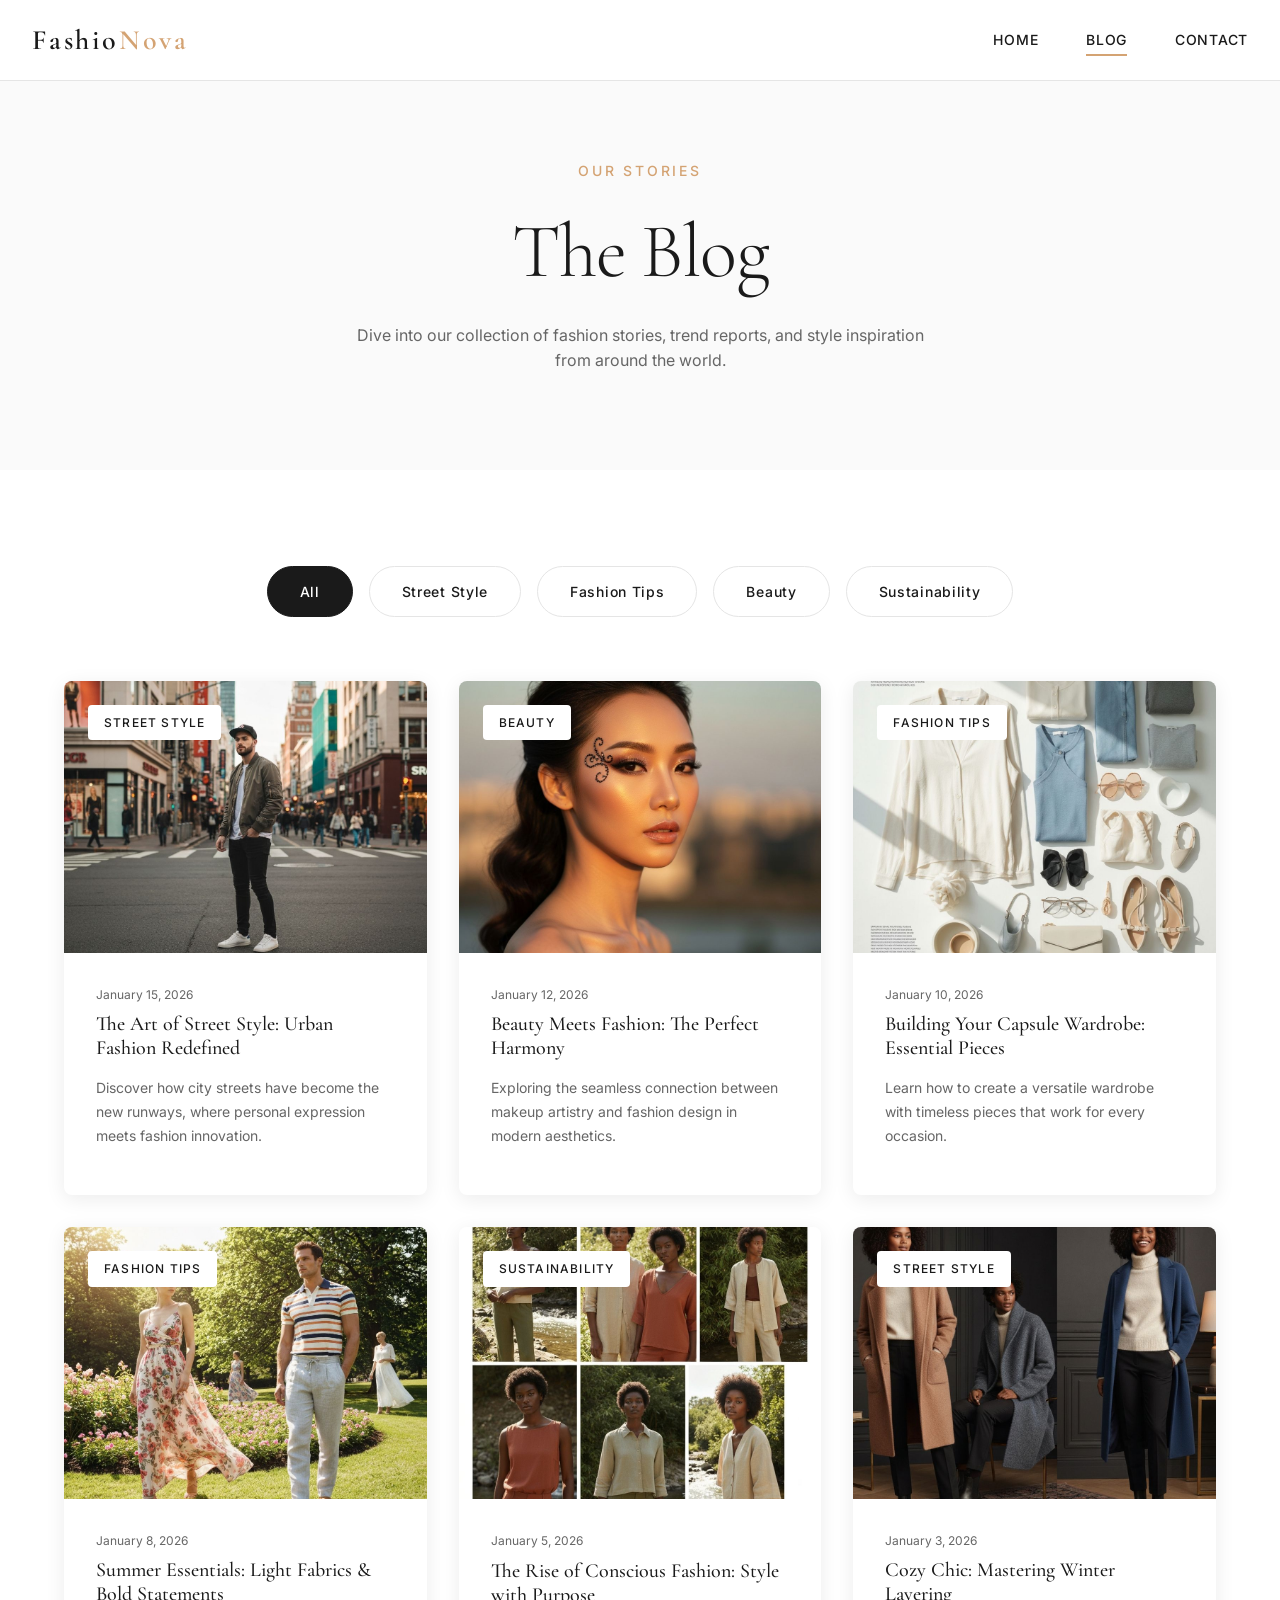
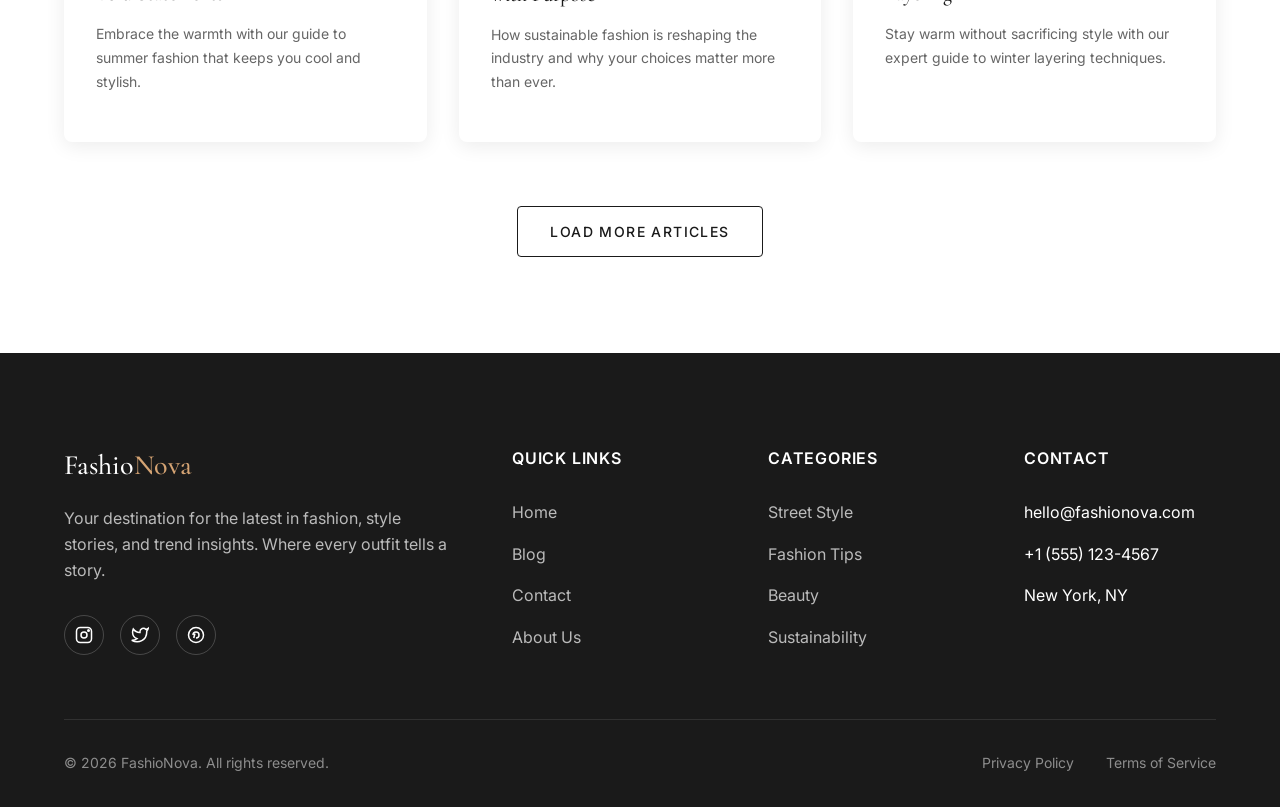
==== blog.html @ e333c202 "Add files via upload" ====
<!DOCTYPE html>
<html lang="en">
<head>
  <meta charset="UTF-8">
  <meta name="viewport" content="width=device-width, initial-scale=1.0">
  <meta name="description" content="FashioNova Blog - Explore the latest fashion trends, style stories, beauty tips, and sustainable fashion insights.">
  <meta name="keywords" content="fashion blog, style stories, fashion trends, beauty tips, sustainable fashion">
  <meta name="theme-color" content="#1A1A1A">
  <title>Blog — FashioNova</title>
  
  <!-- Google Fonts -->
  <link rel="preconnect" href="https://fonts.googleapis.com">
  <link rel="preconnect" href="https://fonts.gstatic.com" crossorigin>
  <link href="https://fonts.googleapis.com/css2?family=Cormorant+Garamond:ital,wght@0,300;0,400;0,500;0,600;0,700;1,400;1,500&family=Inter:wght@400;500;600&display=swap" rel="stylesheet">
  
  <!-- Stylesheet -->
  <link rel="stylesheet" href="public/css/styles.css">
</head>
<body>
  <!-- Navigation -->
  <nav class="nav">
    <div class="nav-container">
      <a href="index.html" class="nav-logo">Fashio<span>Nova</span></a>
      
      <ul class="nav-links">
        <li><a href="index.html" class="nav-link">Home</a></li>
        <li><a href="blog.html" class="nav-link active">Blog</a></li>
        <li><a href="contact.html" class="nav-link">Contact</a></li>
      </ul>
      
      <button class="nav-toggle" aria-label="Toggle menu">
        <span></span>
        <span></span>
        <span></span>
      </button>
    </div>
    
    <!-- Mobile Navigation -->
    <div class="nav-mobile">
      <ul class="nav-mobile-links">
        <li><a href="index.html" class="nav-mobile-link">Home</a></li>
        <li><a href="blog.html" class="nav-mobile-link">Blog</a></li>
        <li><a href="contact.html" class="nav-mobile-link">Contact</a></li>
      </ul>
    </div>
  </nav>

  <!-- Page Header -->
  <header class="page-header">
    <div class="container">
      <p class="page-header-subtitle reveal">Our Stories</p>
      <h1 class="page-header-title reveal delay-1">The Blog</h1>
      <p class="page-header-description reveal delay-2">
        Dive into our collection of fashion stories, trend reports, and style inspiration from around the world.
      </p>
    </div>
  </header>

  <!-- Blog Section -->
  <section class="section">
    <div class="container">
      <!-- Filters -->
      <div class="blog-filters reveal">
        <button class="filter-btn active" data-filter="all">All</button>
        <button class="filter-btn" data-filter="street-style">Street Style</button>
        <button class="filter-btn" data-filter="fashion-tips">Fashion Tips</button>
        <button class="filter-btn" data-filter="beauty">Beauty</button>
        <button class="filter-btn" data-filter="sustainability">Sustainability</button>
      </div>
      
      <!-- Blog Grid -->
      <div class="blog-grid">
        <!-- Article 1 -->
        <article class="article-card reveal delay-1" data-category="street-style">
          <a href="#">
            <div class="article-card-image">
              <img src="public/images/blog-1.jpg" alt="Street style trends">
              <span class="article-card-category">Street Style</span>
            </div>
            <div class="article-card-content">
              <p class="article-card-date">January 15, 2026</p>
              <h3 class="article-card-title">The Art of Street Style: Urban Fashion Redefined</h3>
              <p class="article-card-excerpt">
                Discover how city streets have become the new runways, where personal expression meets fashion innovation.
              </p>
            </div>
          </a>
        </article>
        
        <!-- Article 2 -->
        <article class="article-card reveal delay-2" data-category="beauty">
          <a href="#">
            <div class="article-card-image">
              <img src="public/images/blog-2.jpg" alt="Beauty trends">
              <span class="article-card-category">Beauty</span>
            </div>
            <div class="article-card-content">
              <p class="article-card-date">January 12, 2026</p>
              <h3 class="article-card-title">Beauty Meets Fashion: The Perfect Harmony</h3>
              <p class="article-card-excerpt">
                Exploring the seamless connection between makeup artistry and fashion design in modern aesthetics.
              </p>
            </div>
          </a>
        </article>
        
        <!-- Article 3 -->
        <article class="article-card reveal delay-3" data-category="fashion-tips">
          <a href="#">
            <div class="article-card-image">
              <img src="public/images/blog-3.jpg" alt="Wardrobe essentials">
              <span class="article-card-category">Fashion Tips</span>
            </div>
            <div class="article-card-content">
              <p class="article-card-date">January 10, 2026</p>
              <h3 class="article-card-title">Building Your Capsule Wardrobe: Essential Pieces</h3>
              <p class="article-card-excerpt">
                Learn how to create a versatile wardrobe with timeless pieces that work for every occasion.
              </p>
            </div>
          </a>
        </article>
        
        <!-- Article 4 -->
        <article class="article-card reveal delay-1" data-category="fashion-tips">
          <a href="#">
            <div class="article-card-image">
              <img src="public/images/blog-4.jpg" alt="Summer fashion">
              <span class="article-card-category">Fashion Tips</span>
            </div>
            <div class="article-card-content">
              <p class="article-card-date">January 8, 2026</p>
              <h3 class="article-card-title">Summer Essentials: Light Fabrics & Bold Statements</h3>
              <p class="article-card-excerpt">
                Embrace the warmth with our guide to summer fashion that keeps you cool and stylish.
              </p>
            </div>
          </a>
        </article>
        
        <!-- Article 5 -->
        <article class="article-card reveal delay-2" data-category="sustainability">
          <a href="#">
            <div class="article-card-image">
              <img src="public/images/blog-5.jpg" alt="Sustainable fashion">
              <span class="article-card-category">Sustainability</span>
            </div>
            <div class="article-card-content">
              <p class="article-card-date">January 5, 2026</p>
              <h3 class="article-card-title">The Rise of Conscious Fashion: Style with Purpose</h3>
              <p class="article-card-excerpt">
                How sustainable fashion is reshaping the industry and why your choices matter more than ever.
              </p>
            </div>
          </a>
        </article>
        
        <!-- Article 6 -->
        <article class="article-card reveal delay-3" data-category="street-style">
          <a href="#">
            <div class="article-card-image">
              <img src="public/images/blog-6.jpg" alt="Winter fashion">
              <span class="article-card-category">Street Style</span>
            </div>
            <div class="article-card-content">
              <p class="article-card-date">January 3, 2026</p>
              <h3 class="article-card-title">Cozy Chic: Mastering Winter Layering</h3>
              <p class="article-card-excerpt">
                Stay warm without sacrificing style with our expert guide to winter layering techniques.
              </p>
            </div>
          </a>
        </article>
        
        <!-- Hidden Articles (Load More) -->
        <!-- Article 7 -->
        <article class="article-card hidden-card" data-category="beauty" style="display: none; opacity: 0; transform: translateY(20px); transition: opacity 0.3s, transform 0.3s;">
          <a href="#">
            <div class="article-card-image">
              <img src="public/images/lookbook-1.jpg" alt="Skincare routine">
              <span class="article-card-category">Beauty</span>
            </div>
            <div class="article-card-content">
              <p class="article-card-date">December 28, 2025</p>
              <h3 class="article-card-title">The Perfect Skincare Routine for Fashion Lovers</h3>
              <p class="article-card-excerpt">
                Discover how a great skincare routine complements your fashion choices and boosts confidence.
              </p>
            </div>
          </a>
        </article>
        
        <!-- Article 8 -->
        <article class="article-card hidden-card" data-category="sustainability" style="display: none; opacity: 0; transform: translateY(20px); transition: opacity 0.3s, transform 0.3s;">
          <a href="#">
            <div class="article-card-image">
              <img src="public/images/lookbook-2.jpg" alt="Eco-friendly fashion">
              <span class="article-card-category">Sustainability</span>
            </div>
            <div class="article-card-content">
              <p class="article-card-date">December 25, 2025</p>
              <h3 class="article-card-title">Eco-Friendly Fabrics: The Future of Fashion</h3>
              <p class="article-card-excerpt">
                Exploring innovative materials that are changing the fashion industry for the better.
              </p>
            </div>
          </a>
        </article>
        
        <!-- Article 9 -->
        <article class="article-card hidden-card" data-category="fashion-tips" style="display: none; opacity: 0; transform: translateY(20px); transition: opacity 0.3s, transform 0.3s;">
          <a href="#">
            <div class="article-card-image">
              <img src="public/images/lookbook-3.jpg" alt="Accessorizing tips">
              <span class="article-card-category">Fashion Tips</span>
            </div>
            <div class="article-card-content">
              <p class="article-card-date">December 22, 2025</p>
              <h3 class="article-card-title">The Art of Accessorizing: Less is More</h3>
              <p class="article-card-excerpt">
                Master the subtle art of accessorizing with our guide to choosing the perfect pieces.
              </p>
            </div>
          </a>
        </article>
      </div>
      
      <!-- Load More -->
      <div class="load-more">
        <button class="btn btn-outline-dark load-more-btn">Load More Articles</button>
      </div>
    </div>
  </section>

  <!-- Footer -->
  <footer class="footer">
    <div class="container">
      <div class="footer-grid">
        <div class="footer-brand">
          <h3>Fashio<span>Nova</span></h3>
          <p>Your destination for the latest in fashion, style stories, and trend insights. Where every outfit tells a story.</p>
          <div class="footer-social">
            <a href="#" aria-label="Instagram">
              <svg viewBox="0 0 24 24" fill="none" stroke="currentColor" stroke-width="2">
                <rect x="2" y="2" width="20" height="20" rx="5"/>
                <circle cx="12" cy="12" r="4"/>
                <circle cx="18" cy="6" r="1"/>
              </svg>
            </a>
            <a href="#" aria-label="Twitter">
              <svg viewBox="0 0 24 24" fill="none" stroke="currentColor" stroke-width="2">
                <path d="M23 3a10.9 10.9 0 0 1-3.14 1.53 4.48 4.48 0 0 0-7.86 3v1A10.66 10.66 0 0 1 3 4s-4 9 5 13a11.64 11.64 0 0 1-7 2c9 5 20 0 20-11.5a4.5 4.5 0 0 0-.08-.83A7.72 7.72 0 0 0 23 3z"/>
              </svg>
            </a>
            <a href="#" aria-label="Pinterest">
              <svg viewBox="0 0 24 24" fill="none" stroke="currentColor" stroke-width="2">
                <circle cx="12" cy="12" r="10"/>
                <path d="M8 12c0-2.2 1.8-4 4-4s4 1.8 4 4-1.8 4-4 4"/>
                <path d="M9 16l1.5-6"/>
              </svg>
            </a>
          </div>
        </div>
        
        <div class="footer-column">
          <h4>Quick Links</h4>
          <ul class="footer-links">
            <li><a href="index.html">Home</a></li>
            <li><a href="blog.html">Blog</a></li>
            <li><a href="contact.html">Contact</a></li>
            <li><a href="#">About Us</a></li>
          </ul>
        </div>
        
        <div class="footer-column">
          <h4>Categories</h4>
          <ul class="footer-links">
            <li><a href="#">Street Style</a></li>
            <li><a href="#">Fashion Tips</a></li>
            <li><a href="#">Beauty</a></li>
            <li><a href="#">Sustainability</a></li>
          </ul>
        </div>
        
        <div class="footer-column">
          <h4>Contact</h4>
          <ul class="footer-links">
            <li>hello@fashionova.com</li>
            <li>+1 (555) 123-4567</li>
            <li>New York, NY</li>
          </ul>
        </div>
      </div>
      
      <div class="footer-bottom">
        <p>&copy; 2026 FashioNova. All rights reserved.</p>
        <div class="footer-bottom-links">
          <a href="#">Privacy Policy</a>
          <a href="#">Terms of Service</a>
        </div>
      </div>
    </div>
  </footer>

  <!-- JavaScript -->
  <script src="public/js/main.js"></script>
</body>
</html>
---- public/css/styles.css ----
/* ============================================
   FashioNova - Fashion Editorial Website
   Pure CSS - No Frameworks
   ============================================ */

/* CSS Custom Properties */
:root {
  /* Colors */
  --color-charcoal: #1A1A1A;
  --color-rose-gold: #D4A373;
  --color-white: #FFFFFF;
  --color-off-white: #FAFAFA;
  --color-gray-light: #F5F5F5;
  --color-gray: #666666;
  --color-gray-border: #E5E5E5;
  
  /* Typography */
  --font-heading: 'Cormorant Garamond', Georgia, serif;
  --font-body: 'Inter', -apple-system, BlinkMacSystemFont, sans-serif;
  
  /* Spacing */
  --spacing-xs: 0.5rem;
  --spacing-sm: 1rem;
  --spacing-md: 1.5rem;
  --spacing-lg: 2rem;
  --spacing-xl: 3rem;
  --spacing-2xl: 4rem;
  --spacing-3xl: 6rem;
  
  /* Transitions */
  --transition-fast: 0.2s ease;
  --transition-base: 0.3s ease;
  --transition-slow: 0.5s ease;
  
  /* Border Radius */
  --radius-sm: 0.25rem;
  --radius-md: 0.5rem;
  --radius-lg: 1rem;
}

/* Reset & Base Styles */
*,
*::before,
*::after {
  margin: 0;
  padding: 0;
  box-sizing: border-box;
}

html {
  scroll-behavior: smooth;
}

body {
  font-family: var(--font-body);
  font-size: 16px;
  line-height: 1.6;
  color: var(--color-charcoal);
  background-color: var(--color-white);
  -webkit-font-smoothing: antialiased;
  -moz-osx-font-smoothing: grayscale;
}

img {
  max-width: 100%;
  height: auto;
  display: block;
}

a {
  text-decoration: none;
  color: inherit;
  transition: color var(--transition-fast);
}

ul {
  list-style: none;
}

button {
  cursor: pointer;
  font-family: inherit;
  border: none;
  background: none;
}

input,
textarea,
select {
  font-family: inherit;
  font-size: inherit;
}

/* Typography */
h1, h2, h3, h4, h5, h6 {
  font-family: var(--font-heading);
  font-weight: 500;
  line-height: 1.2;
}

h1 {
  font-size: clamp(2.5rem, 6vw, 5rem);
  font-weight: 300;
  letter-spacing: -0.02em;
}

h2 {
  font-size: clamp(2rem, 4vw, 3rem);
  font-weight: 400;
}

h3 {
  font-size: clamp(1.5rem, 3vw, 2rem);
}

p {
  margin-bottom: 1rem;
}

.text-balance {
  text-wrap: balance;
}

/* Container */
.container {
  width: 100%;
  max-width: 1200px;
  margin: 0 auto;
  padding: 0 var(--spacing-md);
}

.container-lg {
  max-width: 1400px;
}

/* ============================================
   Navigation
   ============================================ */
.nav {
  position: fixed;
  top: 0;
  left: 0;
  right: 0;
  z-index: 1000;
  background-color: rgba(255, 255, 255, 0.95);
  backdrop-filter: blur(10px);
  border-bottom: 1px solid var(--color-gray-border);
  transition: transform var(--transition-base), background-color var(--transition-base);
}

.nav.hidden {
  transform: translateY(-100%);
}

.nav-container {
  display: flex;
  align-items: center;
  justify-content: space-between;
  height: 80px;
  padding: 0 var(--spacing-lg);
  max-width: 1400px;
  margin: 0 auto;
}

.nav-logo {
  font-family: var(--font-heading);
  font-size: 1.75rem;
  font-weight: 600;
  letter-spacing: 0.1em;
  color: var(--color-charcoal);
}

.nav-logo span {
  color: var(--color-rose-gold);
}

.nav-links {
  display: flex;
  gap: var(--spacing-xl);
}

.nav-link {
  position: relative;
  font-size: 0.875rem;
  font-weight: 500;
  letter-spacing: 0.05em;
  text-transform: uppercase;
  color: var(--color-charcoal);
  padding: var(--spacing-xs) 0;
}

.nav-link::after {
  content: '';
  position: absolute;
  bottom: 0;
  left: 0;
  width: 0;
  height: 2px;
  background-color: var(--color-rose-gold);
  transition: width var(--transition-base);
}

.nav-link:hover::after,
.nav-link.active::after {
  width: 100%;
}

.nav-link:hover {
  color: var(--color-rose-gold);
}

/* Mobile Menu Toggle */
.nav-toggle {
  display: none;
  flex-direction: column;
  gap: 5px;
  padding: 10px;
  cursor: pointer;
}

.nav-toggle span {
  width: 24px;
  height: 2px;
  background-color: var(--color-charcoal);
  transition: transform var(--transition-base), opacity var(--transition-base);
}

.nav-toggle.active span:nth-child(1) {
  transform: rotate(45deg) translate(5px, 5px);
}

.nav-toggle.active span:nth-child(2) {
  opacity: 0;
}

.nav-toggle.active span:nth-child(3) {
  transform: rotate(-45deg) translate(5px, -5px);
}

/* Mobile Navigation */
.nav-mobile {
  display: none;
  position: fixed;
  top: 80px;
  left: 0;
  right: 0;
  bottom: 0;
  background-color: var(--color-white);
  padding: var(--spacing-xl);
  transform: translateX(100%);
  transition: transform var(--transition-base);
}

.nav-mobile.active {
  transform: translateX(0);
}

.nav-mobile-links {
  display: flex;
  flex-direction: column;
  gap: var(--spacing-lg);
}

.nav-mobile-link {
  font-family: var(--font-heading);
  font-size: 2rem;
  color: var(--color-charcoal);
  transition: color var(--transition-fast);
}

.nav-mobile-link:hover {
  color: var(--color-rose-gold);
}

@media (max-width: 768px) {
  .nav-links {
    display: none;
  }
  
  .nav-toggle {
    display: flex;
  }
  
  .nav-mobile {
    display: block;
  }
}

/* ============================================
   Hero Section
   ============================================ */
.hero {
  position: relative;
  min-height: 100vh;
  display: flex;
  align-items: center;
  overflow: hidden;
}

.hero-background {
  position: absolute;
  inset: 0;
  z-index: -1;
}

.hero-background img {
  width: 100%;
  height: 100%;
  object-fit: cover;
}

.hero-overlay {
  position: absolute;
  inset: 0;
  background: linear-gradient(to right, rgba(26, 26, 26, 0.85), rgba(26, 26, 26, 0.4));
}

.hero-content {
  position: relative;
  z-index: 1;
  max-width: 700px;
  padding: var(--spacing-3xl) var(--spacing-lg);
  color: var(--color-white);
}

.hero-subtitle {
  font-size: 0.875rem;
  font-weight: 500;
  letter-spacing: 0.2em;
  text-transform: uppercase;
  color: var(--color-rose-gold);
  margin-bottom: var(--spacing-md);
  opacity: 0;
  animation: fadeInUp 0.8s ease forwards;
}

.hero-title {
  font-size: clamp(3rem, 8vw, 5.5rem);
  font-weight: 300;
  line-height: 1.1;
  margin-bottom: var(--spacing-lg);
  opacity: 0;
  animation: fadeInUp 0.8s ease 0.2s forwards;
}

.hero-title span {
  font-style: italic;
  color: var(--color-rose-gold);
}

.hero-description {
  font-size: 1.125rem;
  line-height: 1.8;
  margin-bottom: var(--spacing-xl);
  opacity: 0.9;
  opacity: 0;
  animation: fadeInUp 0.8s ease 0.4s forwards;
}

.hero-cta {
  display: flex;
  gap: var(--spacing-md);
  flex-wrap: wrap;
  opacity: 0;
  animation: fadeInUp 0.8s ease 0.6s forwards;
}

.hero-scroll {
  position: absolute;
  bottom: var(--spacing-xl);
  left: 50%;
  transform: translateX(-50%);
  display: flex;
  flex-direction: column;
  align-items: center;
  gap: var(--spacing-sm);
  color: var(--color-white);
  opacity: 0;
  animation: fadeIn 1s ease 1s forwards;
}

.hero-scroll span {
  font-size: 0.75rem;
  letter-spacing: 0.2em;
  text-transform: uppercase;
}

.hero-scroll-line {
  width: 1px;
  height: 60px;
  background: linear-gradient(to bottom, var(--color-rose-gold), transparent);
  animation: scrollPulse 2s ease infinite;
}

@keyframes scrollPulse {
  0%, 100% { opacity: 1; transform: scaleY(1); }
  50% { opacity: 0.5; transform: scaleY(0.8); }
}

/* ============================================
   Buttons
   ============================================ */
.btn {
  display: inline-flex;
  align-items: center;
  justify-content: center;
  gap: var(--spacing-xs);
  padding: 1rem 2rem;
  font-size: 0.875rem;
  font-weight: 500;
  letter-spacing: 0.1em;
  text-transform: uppercase;
  border-radius: var(--radius-sm);
  transition: all var(--transition-base);
}

.btn-primary {
  background-color: var(--color-rose-gold);
  color: var(--color-charcoal);
}

.btn-primary:hover {
  background-color: #c4935f;
  transform: translateY(-2px);
}

.btn-outline {
  background-color: transparent;
  color: var(--color-white);
  border: 1px solid var(--color-white);
}

.btn-outline:hover {
  background-color: var(--color-white);
  color: var(--color-charcoal);
}

.btn-outline-dark {
  background-color: transparent;
  color: var(--color-charcoal);
  border: 1px solid var(--color-charcoal);
}

.btn-outline-dark:hover {
  background-color: var(--color-charcoal);
  color: var(--color-white);
}

.btn-text {
  padding: 0;
  color: var(--color-charcoal);
  position: relative;
}

.btn-text::after {
  content: '';
  position: absolute;
  bottom: -2px;
  left: 0;
  width: 100%;
  height: 1px;
  background-color: var(--color-rose-gold);
  transform: scaleX(0);
  transform-origin: right;
  transition: transform var(--transition-base);
}

.btn-text:hover::after {
  transform: scaleX(1);
  transform-origin: left;
}

/* ============================================
   Sections
   ============================================ */
.section {
  padding: var(--spacing-3xl) 0;
}

.section-header {
  text-align: center;
  margin-bottom: var(--spacing-2xl);
}

.section-subtitle {
  font-size: 0.875rem;
  font-weight: 500;
  letter-spacing: 0.2em;
  text-transform: uppercase;
  color: var(--color-rose-gold);
  margin-bottom: var(--spacing-sm);
}

.section-title {
  margin-bottom: var(--spacing-md);
}

.section-description {
  max-width: 600px;
  margin: 0 auto;
  color: var(--color-gray);
}

/* ============================================
   Featured Articles
   ============================================ */
.featured-grid {
  display: grid;
  grid-template-columns: repeat(3, 1fr);
  gap: var(--spacing-lg);
}

@media (max-width: 992px) {
  .featured-grid {
    grid-template-columns: repeat(2, 1fr);
  }
}

@media (max-width: 576px) {
  .featured-grid {
    grid-template-columns: 1fr;
  }
}

.article-card {
  position: relative;
  background-color: var(--color-white);
  border-radius: var(--radius-md);
  overflow: hidden;
  box-shadow: 0 4px 20px rgba(0, 0, 0, 0.08);
  transition: transform var(--transition-base), box-shadow var(--transition-base);
}

.article-card:hover {
  transform: translateY(-8px);
  box-shadow: 0 12px 40px rgba(0, 0, 0, 0.12);
}

.article-card-image {
  position: relative;
  aspect-ratio: 4 / 3;
  overflow: hidden;
}

.article-card-image img {
  width: 100%;
  height: 100%;
  object-fit: cover;
  transition: transform var(--transition-slow);
}

.article-card:hover .article-card-image img {
  transform: scale(1.05);
}

.article-card-category {
  position: absolute;
  top: var(--spacing-md);
  left: var(--spacing-md);
  padding: var(--spacing-xs) var(--spacing-sm);
  background-color: var(--color-white);
  font-size: 0.75rem;
  font-weight: 500;
  letter-spacing: 0.1em;
  text-transform: uppercase;
  border-radius: var(--radius-sm);
}

.article-card-content {
  padding: var(--spacing-lg);
}

.article-card-date {
  font-size: 0.75rem;
  color: var(--color-gray);
  margin-bottom: var(--spacing-xs);
}

.article-card-title {
  font-size: 1.25rem;
  margin-bottom: var(--spacing-sm);
  transition: color var(--transition-fast);
}

.article-card:hover .article-card-title {
  color: var(--color-rose-gold);
}

.article-card-excerpt {
  font-size: 0.875rem;
  color: var(--color-gray);
  line-height: 1.7;
}

/* ============================================
   Lookbook / Carousel
   ============================================ */
.lookbook {
  background-color: var(--color-off-white);
}

.carousel {
  position: relative;
  overflow: hidden;
}

.carousel-container {
  display: flex;
  transition: transform var(--transition-slow);
}

.carousel-slide {
  min-width: 100%;
  padding: 0 var(--spacing-md);
}

.carousel-slide-inner {
  display: grid;
  grid-template-columns: repeat(3, 1fr);
  gap: var(--spacing-lg);
}

@media (max-width: 768px) {
  .carousel-slide-inner {
    grid-template-columns: 1fr;
  }
}

.carousel-item {
  position: relative;
  aspect-ratio: 3 / 4;
  overflow: hidden;
  border-radius: var(--radius-md);
}

.carousel-item img {
  width: 100%;
  height: 100%;
  object-fit: cover;
  transition: transform var(--transition-slow);
}

.carousel-item:hover img {
  transform: scale(1.05);
}

.carousel-item-overlay {
  position: absolute;
  inset: 0;
  background: linear-gradient(to top, rgba(26, 26, 26, 0.8), transparent);
  display: flex;
  align-items: flex-end;
  padding: var(--spacing-lg);
  opacity: 0;
  transition: opacity var(--transition-base);
}

.carousel-item:hover .carousel-item-overlay {
  opacity: 1;
}

.carousel-item-title {
  color: var(--color-white);
  font-size: 1.25rem;
}

.carousel-controls {
  display: flex;
  justify-content: center;
  gap: var(--spacing-md);
  margin-top: var(--spacing-xl);
}

.carousel-btn {
  width: 50px;
  height: 50px;
  border: 1px solid var(--color-charcoal);
  border-radius: 50%;
  display: flex;
  align-items: center;
  justify-content: center;
  transition: all var(--transition-base);
}

.carousel-btn:hover {
  background-color: var(--color-charcoal);
  color: var(--color-white);
}

.carousel-btn svg {
  width: 20px;
  height: 20px;
}

.carousel-dots {
  display: flex;
  justify-content: center;
  gap: var(--spacing-sm);
  margin-top: var(--spacing-lg);
}

.carousel-dot {
  width: 8px;
  height: 8px;
  border-radius: 50%;
  background-color: var(--color-gray-border);
  transition: all var(--transition-base);
}

.carousel-dot.active {
  width: 24px;
  border-radius: 4px;
  background-color: var(--color-rose-gold);
}

/* ============================================
   About Section
   ============================================ */
.about-grid {
  display: grid;
  grid-template-columns: 1fr 1fr;
  gap: var(--spacing-3xl);
  align-items: center;
}

@media (max-width: 768px) {
  .about-grid {
    grid-template-columns: 1fr;
    gap: var(--spacing-xl);
  }
}

.about-image {
  position: relative;
}

.about-image img {
  width: 100%;
  border-radius: var(--radius-md);
}

.about-image-accent {
  position: absolute;
  top: -20px;
  left: -20px;
  width: 100px;
  height: 100px;
  border: 2px solid var(--color-rose-gold);
  border-radius: var(--radius-md);
  z-index: -1;
}

.about-content h2 {
  margin-bottom: var(--spacing-lg);
}

.about-content p {
  color: var(--color-gray);
  margin-bottom: var(--spacing-lg);
}

.about-stats {
  display: flex;
  gap: var(--spacing-2xl);
  padding-top: var(--spacing-lg);
  border-top: 1px solid var(--color-gray-border);
}

.stat-item h3 {
  font-size: 2.5rem;
  color: var(--color-rose-gold);
  margin-bottom: var(--spacing-xs);
}

.stat-item p {
  font-size: 0.875rem;
  color: var(--color-gray);
  margin: 0;
}

/* ============================================
   Blog Page
   ============================================ */
.page-header {
  padding: 160px 0 var(--spacing-3xl);
  background-color: var(--color-off-white);
  text-align: center;
}

.page-header-subtitle {
  font-size: 0.875rem;
  font-weight: 500;
  letter-spacing: 0.2em;
  text-transform: uppercase;
  color: var(--color-rose-gold);
  margin-bottom: var(--spacing-md);
}

.page-header-title {
  margin-bottom: var(--spacing-md);
}

.page-header-description {
  max-width: 600px;
  margin: 0 auto;
  color: var(--color-gray);
}

/* Blog Filters */
.blog-filters {
  display: flex;
  justify-content: center;
  flex-wrap: wrap;
  gap: var(--spacing-sm);
  margin-bottom: var(--spacing-2xl);
}

.filter-btn {
  padding: var(--spacing-sm) var(--spacing-lg);
  font-size: 0.875rem;
  font-weight: 500;
  letter-spacing: 0.05em;
  border: 1px solid var(--color-gray-border);
  border-radius: 30px;
  background-color: var(--color-white);
  color: var(--color-charcoal);
  transition: all var(--transition-base);
}

.filter-btn:hover,
.filter-btn.active {
  background-color: var(--color-charcoal);
  border-color: var(--color-charcoal);
  color: var(--color-white);
}

/* Blog Grid */
.blog-grid {
  display: grid;
  grid-template-columns: repeat(3, 1fr);
  gap: var(--spacing-lg);
}

@media (max-width: 992px) {
  .blog-grid {
    grid-template-columns: repeat(2, 1fr);
  }
}

@media (max-width: 576px) {
  .blog-grid {
    grid-template-columns: 1fr;
  }
}

.load-more {
  text-align: center;
  margin-top: var(--spacing-2xl);
}

/* ============================================
   Contact Page
   ============================================ */
.contact-grid {
  display: grid;
  grid-template-columns: 1fr 1.5fr;
  gap: var(--spacing-3xl);
}

@media (max-width: 992px) {
  .contact-grid {
    grid-template-columns: 1fr;
    gap: var(--spacing-xl);
  }
}

.contact-info h3 {
  margin-bottom: var(--spacing-lg);
}

.contact-info p {
  color: var(--color-gray);
  margin-bottom: var(--spacing-xl);
}

.contact-details {
  margin-bottom: var(--spacing-xl);
}

.contact-item {
  display: flex;
  align-items: flex-start;
  gap: var(--spacing-md);
  margin-bottom: var(--spacing-lg);
}

.contact-item-icon {
  width: 48px;
  height: 48px;
  background-color: var(--color-off-white);
  border-radius: 50%;
  display: flex;
  align-items: center;
  justify-content: center;
  flex-shrink: 0;
}

.contact-item-icon svg {
  width: 20px;
  height: 20px;
  color: var(--color-rose-gold);
}

.contact-item-content h4 {
  font-size: 1rem;
  font-family: var(--font-body);
  font-weight: 600;
  margin-bottom: var(--spacing-xs);
}

.contact-item-content p {
  font-size: 0.875rem;
  color: var(--color-gray);
  margin: 0;
}

.contact-item-content a {
  color: var(--color-charcoal);
}

.contact-item-content a:hover {
  color: var(--color-rose-gold);
}

.social-links {
  display: flex;
  gap: var(--spacing-md);
}

.social-link {
  width: 44px;
  height: 44px;
  border: 1px solid var(--color-gray-border);
  border-radius: 50%;
  display: flex;
  align-items: center;
  justify-content: center;
  transition: all var(--transition-base);
}

.social-link:hover {
  background-color: var(--color-charcoal);
  border-color: var(--color-charcoal);
  color: var(--color-white);
}

.social-link svg {
  width: 18px;
  height: 18px;
}

/* Contact Form */
.contact-form-wrapper {
  background-color: var(--color-off-white);
  padding: var(--spacing-2xl);
  border-radius: var(--radius-lg);
}

.contact-form h3 {
  margin-bottom: var(--spacing-lg);
}

.form-row {
  display: grid;
  grid-template-columns: 1fr 1fr;
  gap: var(--spacing-md);
}

@media (max-width: 576px) {
  .form-row {
    grid-template-columns: 1fr;
  }
}

.form-group {
  margin-bottom: var(--spacing-md);
}

.form-label {
  display: block;
  font-size: 0.875rem;
  font-weight: 500;
  margin-bottom: var(--spacing-xs);
  color: var(--color-charcoal);
}

.form-label span {
  color: var(--color-rose-gold);
}

.form-input,
.form-textarea,
.form-select {
  width: 100%;
  padding: 1rem;
  font-size: 1rem;
  border: 1px solid var(--color-gray-border);
  border-radius: var(--radius-sm);
  background-color: var(--color-white);
  transition: border-color var(--transition-fast), box-shadow var(--transition-fast);
}

.form-input:focus,
.form-textarea:focus,
.form-select:focus {
  outline: none;
  border-color: var(--color-rose-gold);
  box-shadow: 0 0 0 3px rgba(212, 163, 115, 0.15);
}

.form-input.error,
.form-textarea.error {
  border-color: #DC2626;
}

.form-textarea {
  min-height: 150px;
  resize: vertical;
}

.form-error {
  font-size: 0.75rem;
  color: #DC2626;
  margin-top: var(--spacing-xs);
  display: none;
}

.form-error.visible {
  display: block;
}

.form-submit {
  width: 100%;
  padding: 1.25rem;
  margin-top: var(--spacing-sm);
}

/* Success Message */
.form-success {
  display: none;
  text-align: center;
  padding: var(--spacing-2xl);
}

.form-success.visible {
  display: block;
}

.form-success-icon {
  width: 80px;
  height: 80px;
  background-color: #22C55E;
  border-radius: 50%;
  display: flex;
  align-items: center;
  justify-content: center;
  margin: 0 auto var(--spacing-lg);
}

.form-success-icon svg {
  width: 40px;
  height: 40px;
  color: var(--color-white);
}

.form-success h3 {
  margin-bottom: var(--spacing-sm);
}

.form-success p {
  color: var(--color-gray);
}

/* ============================================
   Footer
   ============================================ */
.footer {
  background-color: var(--color-charcoal);
  color: var(--color-white);
  padding: var(--spacing-3xl) 0 var(--spacing-lg);
}

.footer-grid {
  display: grid;
  grid-template-columns: 2fr 1fr 1fr 1fr;
  gap: var(--spacing-2xl);
  margin-bottom: var(--spacing-2xl);
}

@media (max-width: 992px) {
  .footer-grid {
    grid-template-columns: repeat(2, 1fr);
  }
}

@media (max-width: 576px) {
  .footer-grid {
    grid-template-columns: 1fr;
  }
}

.footer-brand h3 {
  font-size: 1.75rem;
  margin-bottom: var(--spacing-md);
}

.footer-brand h3 span {
  color: var(--color-rose-gold);
}

.footer-brand p {
  color: rgba(255, 255, 255, 0.7);
  margin-bottom: var(--spacing-lg);
}

.footer-social {
  display: flex;
  gap: var(--spacing-sm);
}

.footer-social a {
  width: 40px;
  height: 40px;
  border: 1px solid rgba(255, 255, 255, 0.2);
  border-radius: 50%;
  display: flex;
  align-items: center;
  justify-content: center;
  transition: all var(--transition-base);
}

.footer-social a:hover {
  background-color: var(--color-rose-gold);
  border-color: var(--color-rose-gold);
}

.footer-social svg {
  width: 18px;
  height: 18px;
}

.footer-column h4 {
  font-size: 1rem;
  font-family: var(--font-body);
  font-weight: 600;
  margin-bottom: var(--spacing-lg);
  letter-spacing: 0.05em;
  text-transform: uppercase;
}

.footer-links {
  display: flex;
  flex-direction: column;
  gap: var(--spacing-sm);
}

.footer-links a {
  color: rgba(255, 255, 255, 0.7);
  transition: color var(--transition-fast);
}

.footer-links a:hover {
  color: var(--color-rose-gold);
}

.footer-bottom {
  padding-top: var(--spacing-lg);
  border-top: 1px solid rgba(255, 255, 255, 0.1);
  display: flex;
  justify-content: space-between;
  align-items: center;
  flex-wrap: wrap;
  gap: var(--spacing-md);
}

.footer-bottom p {
  color: rgba(255, 255, 255, 0.5);
  font-size: 0.875rem;
  margin: 0;
}

.footer-bottom-links {
  display: flex;
  gap: var(--spacing-lg);
}

.footer-bottom-links a {
  color: rgba(255, 255, 255, 0.5);
  font-size: 0.875rem;
}

.footer-bottom-links a:hover {
  color: var(--color-rose-gold);
}

/* ============================================
   Animations
   ============================================ */
@keyframes fadeIn {
  from { opacity: 0; }
  to { opacity: 1; }
}

@keyframes fadeInUp {
  from {
    opacity: 0;
    transform: translateY(30px);
  }
  to {
    opacity: 1;
    transform: translateY(0);
  }
}

@keyframes slideIn {
  from {
    opacity: 0;
    transform: translateX(-20px);
  }
  to {
    opacity: 1;
    transform: translateX(0);
  }
}

/* Scroll Reveal */
.reveal {
  opacity: 0;
  transform: translateY(30px);
  transition: opacity 0.8s ease, transform 0.8s ease;
}

.reveal.visible {
  opacity: 1;
  transform: translateY(0);
}

.reveal-left {
  opacity: 0;
  transform: translateX(-30px);
  transition: opacity 0.8s ease, transform 0.8s ease;
}

.reveal-left.visible {
  opacity: 1;
  transform: translateX(0);
}

.reveal-right {
  opacity: 0;
  transform: translateX(30px);
  transition: opacity 0.8s ease, transform 0.8s ease;
}

.reveal-right.visible {
  opacity: 1;
  transform: translateX(0);
}

/* Stagger delays */
.delay-1 { transition-delay: 0.1s; }
.delay-2 { transition-delay: 0.2s; }
.delay-3 { transition-delay: 0.3s; }
.delay-4 { transition-delay: 0.4s; }

/* ============================================
   Utilities
   ============================================ */
.sr-only {
  position: absolute;
  width: 1px;
  height: 1px;
  padding: 0;
  margin: -1px;
  overflow: hidden;
  clip: rect(0, 0, 0, 0);
  white-space: nowrap;
  border: 0;
}
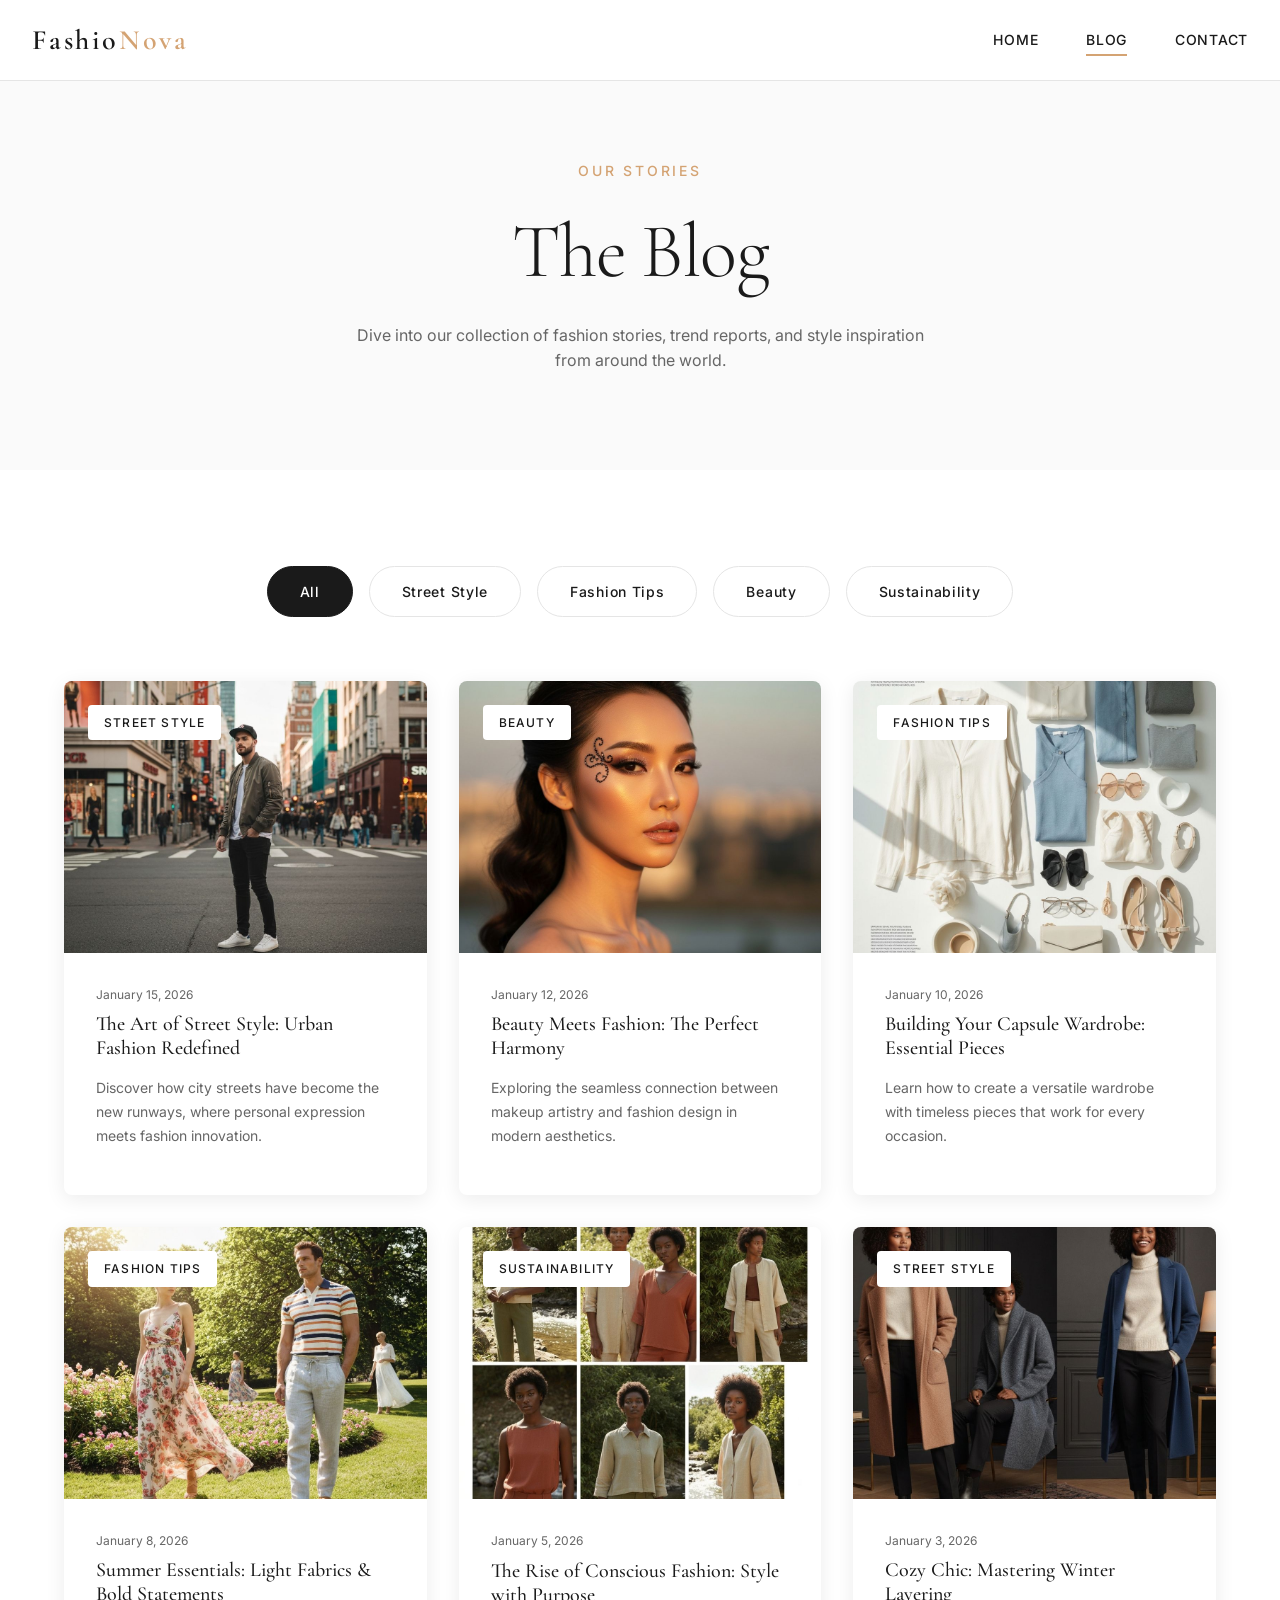
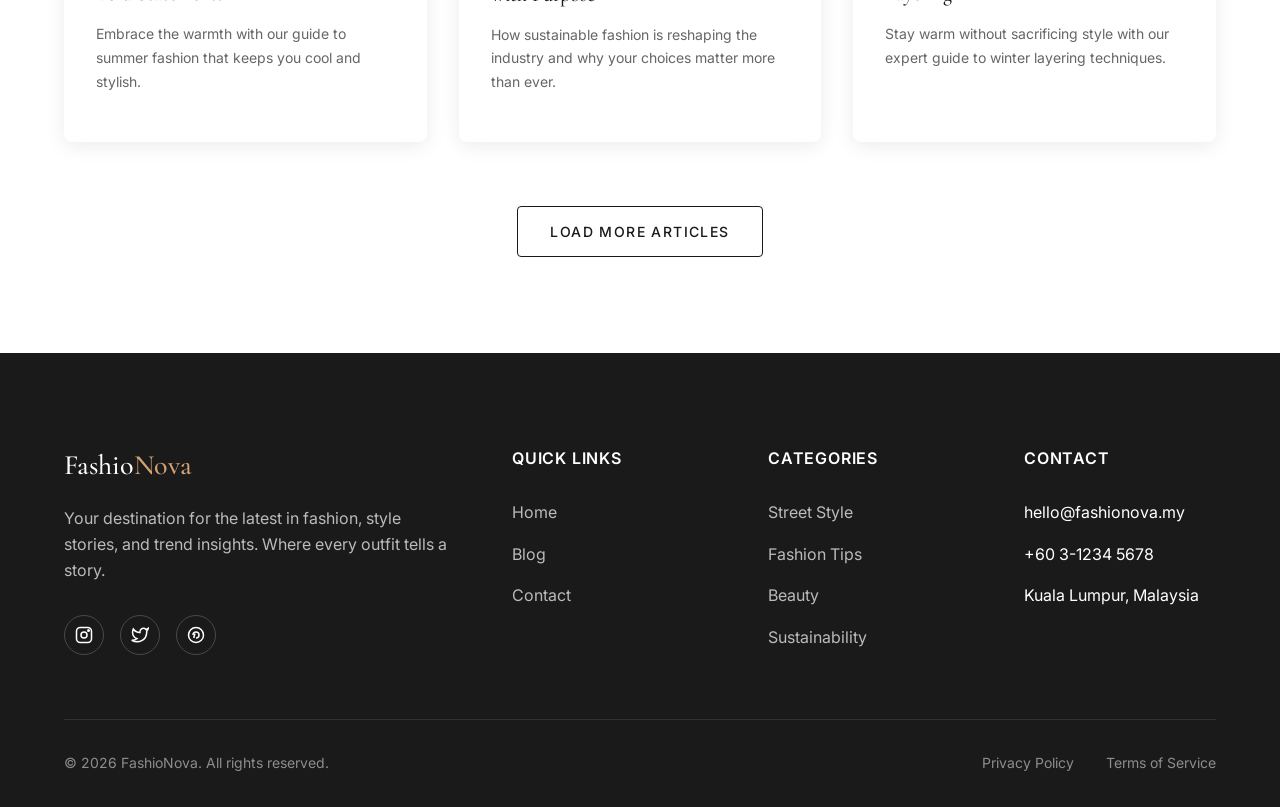
==== commit 54570e6c: "Add files via upload" ====
--- a/blog.html
+++ b/blog.html
@@ -268,7 +268,6 @@
             <li><a href="index.html">Home</a></li>
             <li><a href="blog.html">Blog</a></li>
             <li><a href="contact.html">Contact</a></li>
-            <li><a href="#">About Us</a></li>
           </ul>
         </div>
         
@@ -285,9 +284,9 @@
         <div class="footer-column">
           <h4>Contact</h4>
           <ul class="footer-links">
-            <li>hello@fashionova.com</li>
-            <li>+1 (555) 123-4567</li>
-            <li>New York, NY</li>
+            <li>hello@fashionova.my</li>
+            <li>+60 3-1234 5678</li>
+            <li>Kuala Lumpur, Malaysia</li>
           </ul>
         </div>
       </div>
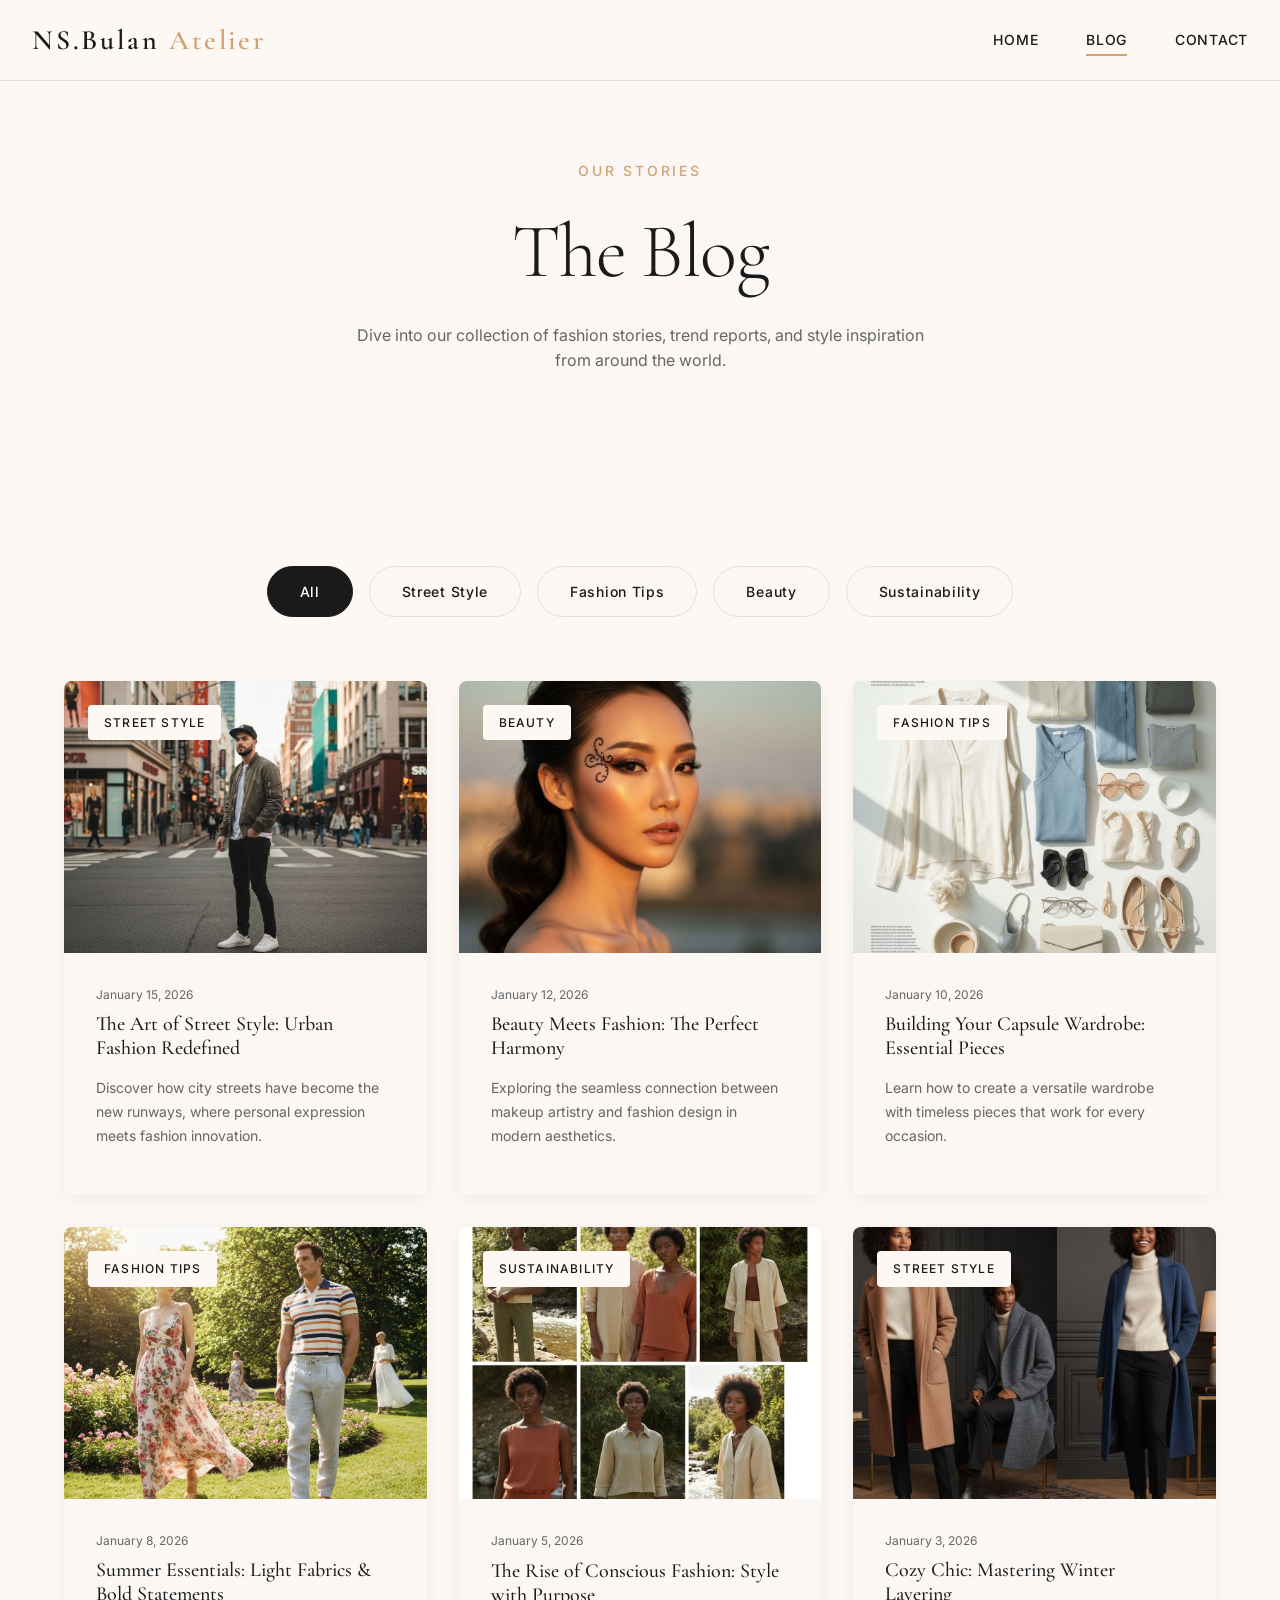
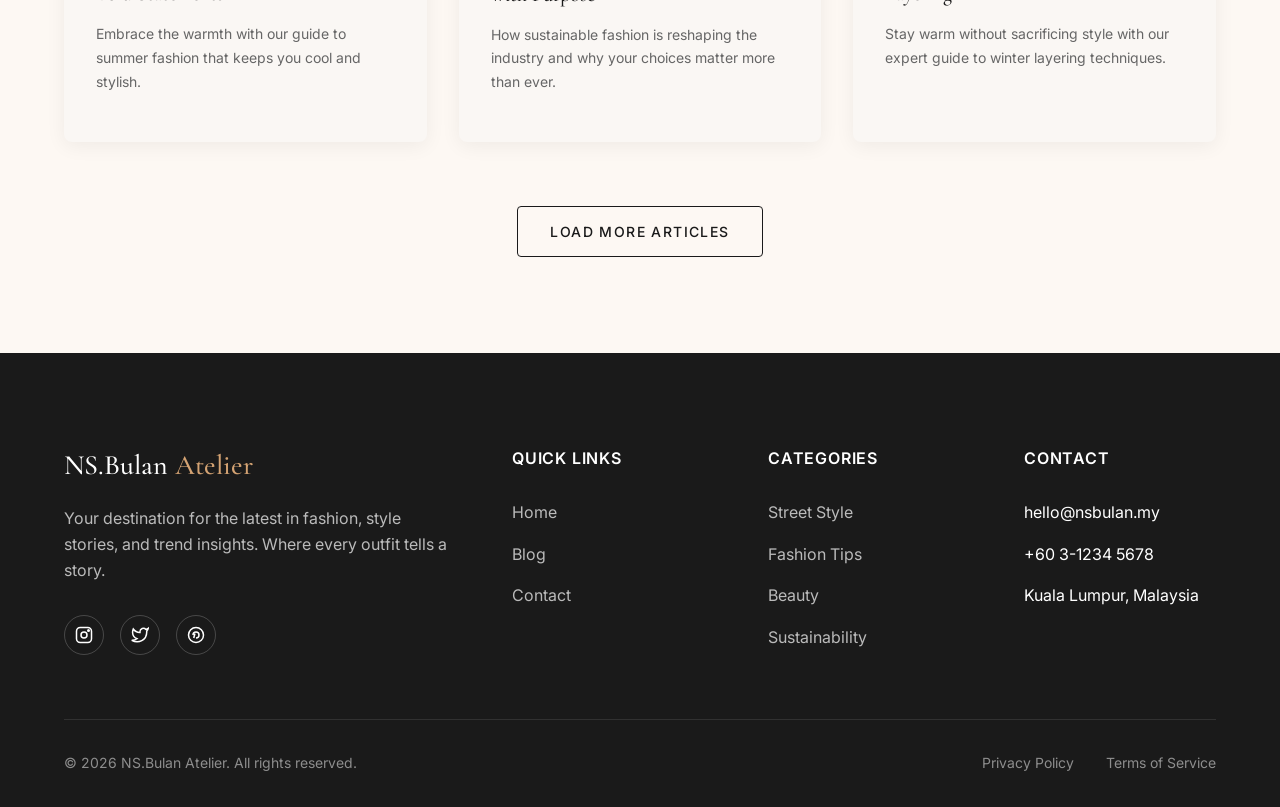
==== commit 4c56a3ba: "Add files via upload" ====
--- a/blog.html
+++ b/blog.html
@@ -3,10 +3,10 @@
 <head>
   <meta charset="UTF-8">
   <meta name="viewport" content="width=device-width, initial-scale=1.0">
-  <meta name="description" content="FashioNova Blog - Explore the latest fashion trends, style stories, beauty tips, and sustainable fashion insights.">
+  <meta name="description" content="NS.Bulan Atelier Blog - Explore the latest fashion trends, style stories, beauty tips, and sustainable fashion insights.">
   <meta name="keywords" content="fashion blog, style stories, fashion trends, beauty tips, sustainable fashion">
   <meta name="theme-color" content="#1A1A1A">
-  <title>Blog — FashioNova</title>
+  <title>Blog — NS.Bulan Atelier</title>
   
   <!-- Google Fonts -->
   <link rel="preconnect" href="https://fonts.googleapis.com">
@@ -20,7 +20,7 @@
   <!-- Navigation -->
   <nav class="nav">
     <div class="nav-container">
-      <a href="index.html" class="nav-logo">Fashio<span>Nova</span></a>
+      <a href="index.html" class="nav-logo">NS.Bulan <span>Atelier</span></a>
       
       <ul class="nav-links">
         <li><a href="index.html" class="nav-link">Home</a></li>
@@ -237,7 +237,7 @@
     <div class="container">
       <div class="footer-grid">
         <div class="footer-brand">
-          <h3>Fashio<span>Nova</span></h3>
+          <h3>NS.Bulan <span>Atelier</span></h3>
           <p>Your destination for the latest in fashion, style stories, and trend insights. Where every outfit tells a story.</p>
           <div class="footer-social">
             <a href="#" aria-label="Instagram">
@@ -284,7 +284,7 @@
         <div class="footer-column">
           <h4>Contact</h4>
           <ul class="footer-links">
-            <li>hello@fashionova.my</li>
+            <li>hello@nsbulan.my</li>
             <li>+60 3-1234 5678</li>
             <li>Kuala Lumpur, Malaysia</li>
           </ul>
@@ -292,7 +292,7 @@
       </div>
       
       <div class="footer-bottom">
-        <p>&copy; 2026 FashioNova. All rights reserved.</p>
+        <p>&copy; 2026 NS.Bulan Atelier. All rights reserved.</p>
         <div class="footer-bottom-links">
           <a href="#">Privacy Policy</a>
           <a href="#">Terms of Service</a>
--- a/public/css/styles.css
+++ b/public/css/styles.css
@@ -1,5 +1,5 @@
 /* ============================================
-   FashioNova - Fashion Editorial Website
+   NS.Bulan Atelier - Fashion Editorial Website
    Pure CSS - No Frameworks
    ============================================ */
 
@@ -9,10 +9,13 @@
   --color-charcoal: #1A1A1A;
   --color-rose-gold: #D4A373;
   --color-white: #FFFFFF;
-  --color-off-white: #FAFAFA;
-  --color-gray-light: #F5F5F5;
+  --color-cream: #FDF8F3;
+  --color-beige: #F5EDE4;
+  --color-beige-dark: #EBE0D4;
+  --color-off-white: #FAF7F4;
+  --color-gray-light: #F5F0EB;
   --color-gray: #666666;
-  --color-gray-border: #E5E5E5;
+  --color-gray-border: #E8DFD6;
   
   /* Typography */
   --font-heading: 'Cormorant Garamond', Georgia, serif;
@@ -56,7 +59,7 @@
   font-size: 16px;
   line-height: 1.6;
   color: var(--color-charcoal);
-  background-color: var(--color-white);
+  background-color: var(--color-cream);
   -webkit-font-smoothing: antialiased;
   -moz-osx-font-smoothing: grayscale;
 }
@@ -142,7 +145,7 @@
   left: 0;
   right: 0;
   z-index: 1000;
-  background-color: rgba(255, 255, 255, 0.95);
+  background-color: rgba(253, 248, 243, 0.95);
   backdrop-filter: blur(10px);
   border-bottom: 1px solid var(--color-gray-border);
   transition: transform var(--transition-base), background-color var(--transition-base);
@@ -245,7 +248,7 @@
   left: 0;
   right: 0;
   bottom: 0;
-  background-color: var(--color-white);
+  background-color: var(--color-cream);
   padding: var(--spacing-xl);
   transform: translateX(100%);
   transition: transform var(--transition-base);
@@ -300,24 +303,37 @@
 .hero-background {
   position: absolute;
   inset: 0;
-  z-index: -1;
-}
-
-.hero-background img {
+  z-index: 0;
+  background-color: var(--color-charcoal);
+}
+
+.hero-background img,
+.hero-background video,
+.hero-video {
+  position: absolute;
+  top: 0;
+  left: 0;
   width: 100%;
   height: 100%;
   object-fit: cover;
+  z-index: 0;
+}
+
+.hero-video {
+  min-width: 100%;
+  min-height: 100%;
 }
 
 .hero-overlay {
   position: absolute;
   inset: 0;
+  z-index: 1;
   background: linear-gradient(to right, rgba(26, 26, 26, 0.85), rgba(26, 26, 26, 0.4));
 }
 
 .hero-content {
   position: relative;
-  z-index: 1;
+  z-index: 2;
   max-width: 700px;
   padding: var(--spacing-3xl) var(--spacing-lg);
   color: var(--color-white);
@@ -524,10 +540,10 @@
 
 .article-card {
   position: relative;
-  background-color: var(--color-white);
+  background-color: var(--color-off-white);
   border-radius: var(--radius-md);
   overflow: hidden;
-  box-shadow: 0 4px 20px rgba(0, 0, 0, 0.08);
+  box-shadow: 0 4px 20px rgba(0, 0, 0, 0.06);
   transition: transform var(--transition-base), box-shadow var(--transition-base);
 }
 
@@ -558,7 +574,7 @@
   top: var(--spacing-md);
   left: var(--spacing-md);
   padding: var(--spacing-xs) var(--spacing-sm);
-  background-color: var(--color-white);
+  background-color: var(--color-cream);
   font-size: 0.75rem;
   font-weight: 500;
   letter-spacing: 0.1em;
@@ -822,7 +838,7 @@
   letter-spacing: 0.05em;
   border: 1px solid var(--color-gray-border);
   border-radius: 30px;
-  background-color: var(--color-white);
+  background-color: var(--color-off-white);
   color: var(--color-charcoal);
   transition: all var(--transition-base);
 }
@@ -1006,7 +1022,7 @@
   font-size: 1rem;
   border: 1px solid var(--color-gray-border);
   border-radius: var(--radius-sm);
-  background-color: var(--color-white);
+  background-color: var(--color-off-white);
   transition: border-color var(--transition-fast), box-shadow var(--transition-fast);
 }
 
